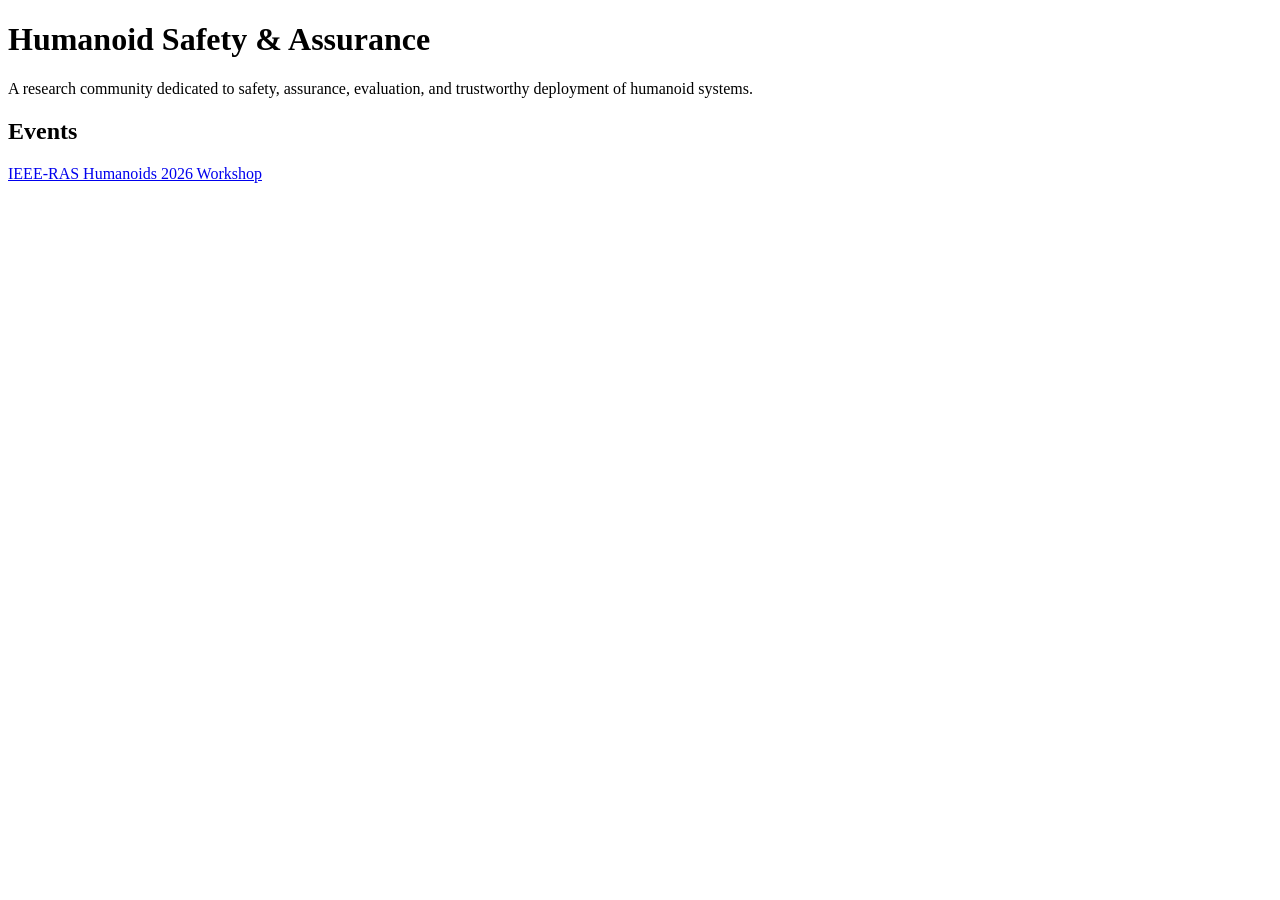
==== index.html @ be1a9af0 "Add initial index.html for Humanoid Safety project" ====
<!DOCTYPE html>
<html lang="en">
<head>
  <meta charset="UTF-8">
  <meta name="viewport" content="width=device-width, initial-scale=1.0">
  <title>Humanoid Safety & Assurance</title>
</head>

<body>
  <h1>Humanoid Safety & Assurance</h1>

  <p>
    A research community dedicated to safety, assurance,
    evaluation, and trustworthy deployment of humanoid systems.
  </p>

  <h2>Events</h2>

  <p>
    <a href="/humanoids2026/">
      IEEE-RAS Humanoids 2026 Workshop
    </a>
  </p>
</body>
</html>
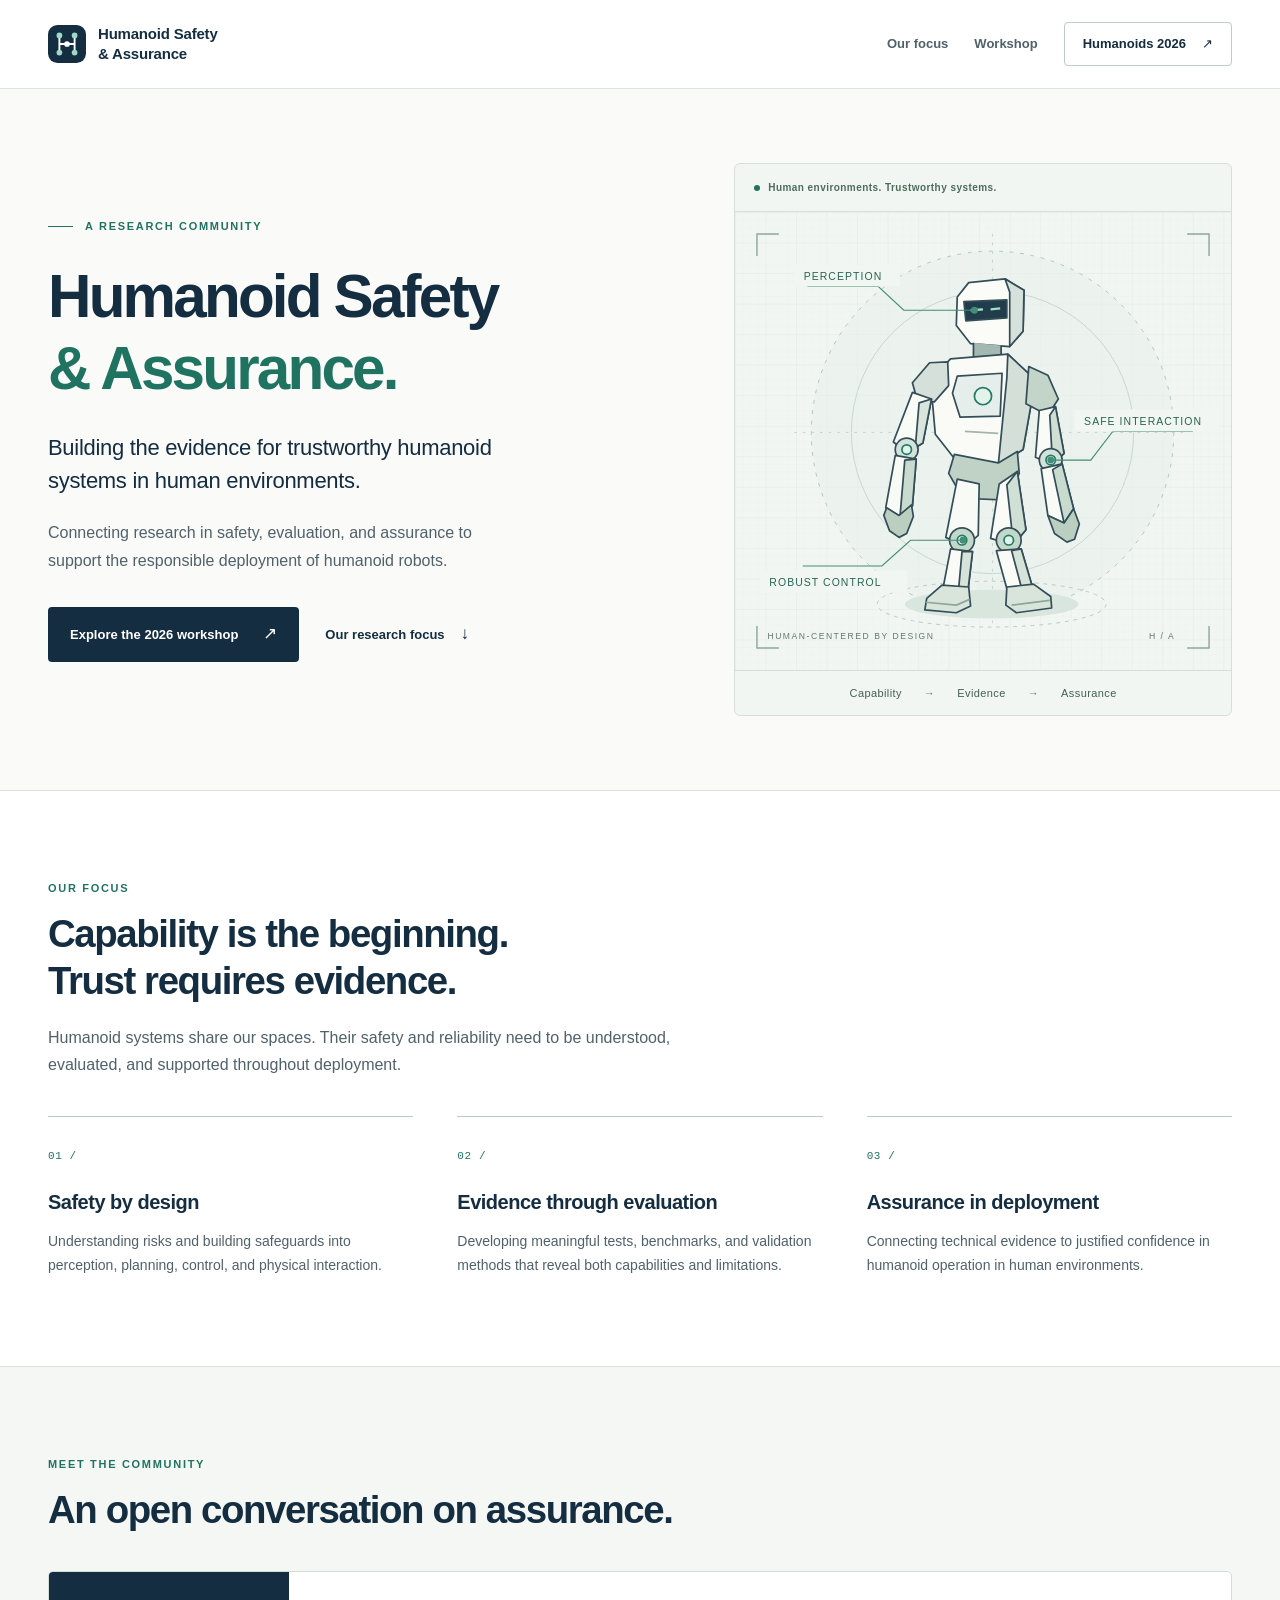
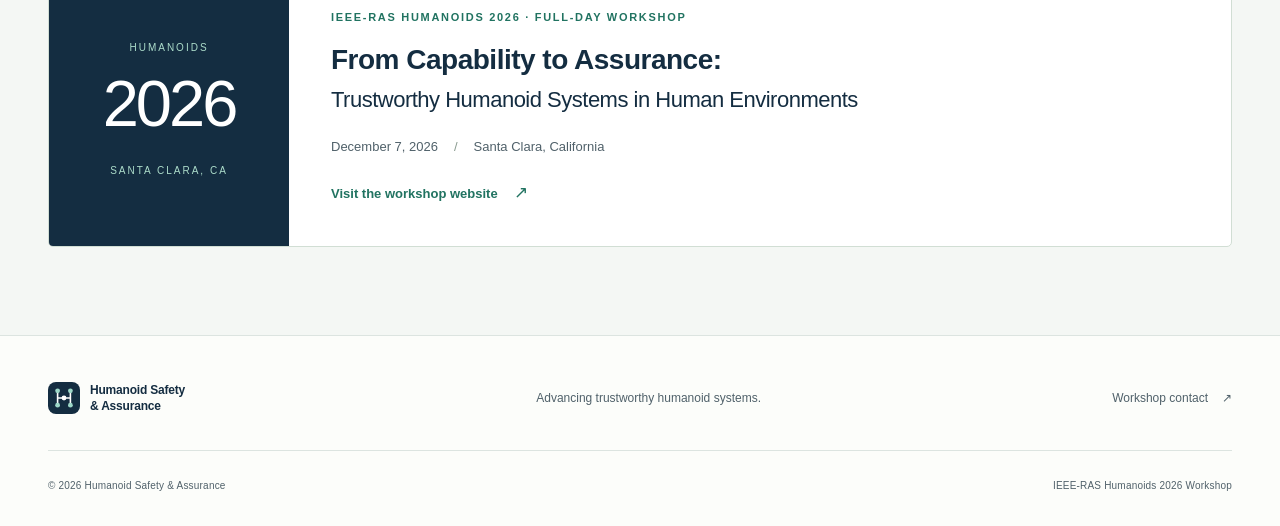
==== commit 4144475b: "Build Humanoids 2026 workshop and community website" ====
--- a/index.html
+++ b/index.html
@@ -3,23 +3,109 @@
 <head>
   <meta charset="UTF-8">
   <meta name="viewport" content="width=device-width, initial-scale=1.0">
-  <title>Humanoid Safety & Assurance</title>
+  <meta name="description" content="A research community dedicated to the safety, assurance, evaluation, and trustworthy deployment of humanoid systems. Explore our IEEE-RAS Humanoids 2026 workshop.">
+  <meta name="theme-color" content="#142d41">
+  <meta property="og:title" content="Humanoid Safety &amp; Assurance">
+  <meta property="og:description" content="Building the evidence for trustworthy humanoid systems in human environments.">
+  <meta property="og:type" content="website">
+  <title>Humanoid Safety &amp; Assurance</title>
+  <link rel="icon" href="assets/images/mark.svg" type="image/svg+xml">
+  <link rel="stylesheet" href="assets/css/site.css">
+  <script src="assets/js/site.js" defer></script>
 </head>
+<body>
+  <a class="skip-link" href="#main">Skip to content</a>
+  <header class="site-header">
+    <div class="container header-inner">
+      <a class="brand" href="./" aria-label="Humanoid Safety and Assurance home">
+        <img src="assets/images/mark.svg" width="38" height="38" alt="">
+        <span>Humanoid Safety<span class="brand-second-line">&amp; Assurance</span></span>
+      </a>
+      <button class="menu-toggle" type="button" aria-expanded="false" aria-controls="primary-navigation" aria-label="Open navigation">
+        <span>Menu</span><span class="menu-icon" aria-hidden="true"></span>
+      </button>
+      <nav class="site-nav" id="primary-navigation" aria-label="Main navigation">
+        <a href="#focus">Our focus</a>
+        <a href="#workshop">Workshop</a>
+        <a class="nav-action" href="humanoids2026/">Humanoids 2026 <span aria-hidden="true">↗</span></a>
+      </nav>
+    </div>
+  </header>
 
-<body>
-  <h1>Humanoid Safety & Assurance</h1>
+  <main id="main">
+    <section class="hero home-hero" aria-labelledby="home-title">
+      <div class="container hero-grid">
+        <div class="hero-copy">
+          <p class="eyebrow"><span class="eyebrow-line" aria-hidden="true"></span> A research community</p>
+          <h1 id="home-title">Humanoid Safety<br><span class="text-teal">&amp; Assurance.</span></h1>
+          <p class="hero-intro">Building the evidence for trustworthy humanoid systems in human environments.</p>
+          <p class="hero-description">Connecting research in safety, evaluation, and assurance to support the responsible deployment of humanoid robots.</p>
+          <div class="hero-actions">
+            <a class="button button-primary" href="humanoids2026/">Explore the 2026 workshop <span aria-hidden="true">↗</span></a>
+            <a class="text-link" href="#focus">Our research focus <span aria-hidden="true">↓</span></a>
+          </div>
+        </div>
+        <figure class="hero-figure">
+          <div class="figure-heading"><span class="status-dot" aria-hidden="true"></span> Human environments. Trustworthy systems.</div>
+          <img src="assets/images/assurance-figure.svg" width="520" height="480" alt="A humanoid robot within an assurance boundary, with callouts for perception, safe interaction, and robust control.">
+          <figcaption><span>Capability</span><span aria-hidden="true">→</span><span>Evidence</span><span aria-hidden="true">→</span><span>Assurance</span></figcaption>
+        </figure>
+      </div>
+    </section>
 
-  <p>
-    A research community dedicated to safety, assurance,
-    evaluation, and trustworthy deployment of humanoid systems.
-  </p>
+    <section class="section" id="focus" aria-labelledby="focus-title">
+      <div class="container">
+        <div class="section-heading">
+          <p class="eyebrow">Our focus</p>
+          <h2 id="focus-title">Capability is the beginning.<br>Trust requires evidence.</h2>
+          <p class="section-intro">Humanoid systems share our spaces. Their safety and reliability need to be understood, evaluated, and supported throughout deployment.</p>
+        </div>
+        <div class="focus-grid">
+          <article class="focus-item">
+            <span class="item-number">01 /</span>
+            <h3>Safety by design</h3>
+            <p>Understanding risks and building safeguards into perception, planning, control, and physical interaction.</p>
+          </article>
+          <article class="focus-item">
+            <span class="item-number">02 /</span>
+            <h3>Evidence through evaluation</h3>
+            <p>Developing meaningful tests, benchmarks, and validation methods that reveal both capabilities and limitations.</p>
+          </article>
+          <article class="focus-item">
+            <span class="item-number">03 /</span>
+            <h3>Assurance in deployment</h3>
+            <p>Connecting technical evidence to justified confidence in humanoid operation in human environments.</p>
+          </article>
+        </div>
+      </div>
+    </section>
 
-  <h2>Events</h2>
+    <section class="section section-tinted" id="workshop" aria-labelledby="event-title">
+      <div class="container">
+        <div class="section-heading compact-heading">
+          <p class="eyebrow">Meet the community</p>
+          <h2 id="event-title">An open conversation on assurance.</h2>
+        </div>
+        <article class="event-card">
+          <div class="event-year" aria-hidden="true"><span>HUMANOIDS</span><strong>2026</strong><span>SANTA CLARA, CA</span></div>
+          <div class="event-copy">
+            <p class="eyebrow">IEEE-RAS Humanoids 2026 · Full-day workshop</p>
+            <h3><a href="humanoids2026/">From Capability to Assurance:<br><span>Trustworthy Humanoid Systems in Human Environments</span></a></h3>
+            <p class="event-details"><time datetime="2026-12-07">December 7, 2026</time><span aria-hidden="true">/</span>Santa Clara, California</p>
+            <a class="text-link" href="humanoids2026/">Visit the workshop website <span aria-hidden="true">↗</span></a>
+          </div>
+        </article>
+      </div>
+    </section>
+  </main>
 
-  <p>
-    <a href="/humanoids2026/">
-      IEEE-RAS Humanoids 2026 Workshop
-    </a>
-  </p>
+  <footer class="site-footer">
+    <div class="container footer-main">
+      <a class="brand" href="./"><img src="assets/images/mark.svg" width="32" height="32" alt=""><span>Humanoid Safety<span class="brand-second-line">&amp; Assurance</span></span></a>
+      <p>Advancing trustworthy humanoid systems.</p>
+      <a href="humanoids2026/#contact">Workshop contact <span aria-hidden="true">↗</span></a>
+    </div>
+    <div class="container footer-bottom"><span>© 2026 Humanoid Safety &amp; Assurance</span><a href="humanoids2026/">IEEE-RAS Humanoids 2026 Workshop</a></div>
+  </footer>
 </body>
 </html>
--- a/assets/css/site.css
+++ b/assets/css/site.css
@@ -0,0 +1,353 @@
+:root {
+  color-scheme: light;
+  --ink: #142d41;
+  --body: #50616a;
+  --teal: #217361;
+  --teal-dark: #155748;
+  --mint: #acdcca;
+  --paper: #ffffff;
+  --wash: #f4f7f4;
+  --line: #dce4e0;
+  --font: -apple-system, BlinkMacSystemFont, "Segoe UI", Helvetica, Arial, sans-serif;
+}
+
+* { box-sizing: border-box; }
+html { scroll-behavior: smooth; scroll-padding-top: 110px; }
+body { margin: 0; color: var(--body); background: var(--paper); font-family: var(--font); font-size: 16px; line-height: 1.7; -webkit-font-smoothing: antialiased; }
+body, button { font-family: var(--font); }
+::selection { background: #c9e7dc; color: var(--ink); }
+a { color: inherit; text-decoration-thickness: 1px; text-underline-offset: 5px; }
+a:hover { color: var(--teal); }
+a, button { -webkit-tap-highlight-color: transparent; }
+:focus-visible { outline: 3px solid var(--teal); outline-offset: 5px; }
+button { font-size: inherit; }
+img, svg { display: block; max-width: 100%; }
+img { height: auto; }
+figure, dl, dd { margin: 0; }
+h1, h2, h3, p { margin: 0; }
+h1, h2, h3 { color: var(--ink); font-weight: 600; line-height: 1.2; }
+h1 { font-size: clamp(44px, 4.7vw, 64px); letter-spacing: -2.8px; }
+h2 { font-size: clamp(30px, 3vw, 40px); letter-spacing: -1.4px; }
+h3 { font-size: 21px; letter-spacing: -.5px; line-height: 1.35; }
+p + p { margin-top: 18px; }
+.container { width: min(1200px, calc(100% - 96px)); margin-inline: auto; }
+.text-teal { color: var(--teal); }
+.skip-link { position: fixed; z-index: 100; top: 12px; left: 16px; padding: 10px 20px; transform: translateY(-160%); color: white; background: var(--ink); border-radius: 4px; }
+.skip-link:focus { transform: translateY(0); color: white; }
+
+/* Shared identity and progressively enhanced navigation. */
+.site-header { position: sticky; top: 0; z-index: 20; background: #fffffff5; border-bottom: 1px solid var(--line); backdrop-filter: blur(12px); }
+.header-inner { min-height: 88px; display: flex; align-items: center; justify-content: space-between; gap: 36px; }
+.brand { display: inline-flex; align-items: center; flex-shrink: 0; gap: 12px; color: var(--ink); font-size: 15px; font-weight: 650; letter-spacing: -.2px; line-height: 1.35; text-decoration: none; }
+.brand-second-line { display: block; }
+.brand img { flex-shrink: 0; }
+.site-nav { display: flex; align-items: center; gap: 26px; }
+.site-nav a { display: inline-flex; align-items: center; gap: 16px; min-height: 44px; font-size: 13px; font-weight: 550; text-decoration: none; white-space: nowrap; }
+.site-nav a[aria-current="location"] { color: var(--teal); text-decoration: underline; text-underline-offset: 7px; }
+.site-nav .nav-action { padding: 0 18px; border: 1px solid #bccdc4; border-radius: 4px; color: var(--ink); }
+.site-nav .nav-action:hover { border-color: var(--teal); background: var(--wash); color: var(--teal); }
+.menu-toggle { display: none; }
+
+/* Hero, illustration, and workshop facts. */
+.hero { background: #fafbf8; border-bottom: 1px solid var(--line); }
+.hero-grid { display: grid; grid-template-columns: minmax(0, 1.25fr) minmax(0, 1fr); align-items: center; gap: 64px; padding-block: 64px; }
+.workshop-hero .hero-grid { grid-template-areas: "copy figure" "meta meta"; padding-bottom: 0; }
+.workshop-hero .hero-copy { grid-area: copy; }
+.workshop-hero .hero-figure { grid-area: figure; }
+.workshop-hero .event-meta { grid-area: meta; }
+.eyebrow { display: flex; align-items: center; gap: 12px; color: var(--teal); font-size: 11px; font-weight: 650; letter-spacing: 1.7px; line-height: 1.65; text-transform: uppercase; }
+.eyebrow-line { height: 1px; width: 25px; background: var(--teal); flex-shrink: 0; }
+.workshop-type { margin: 14px 0 22px; color: var(--body); font-size: 13px; }
+.hero-subtitle { display: block; margin-top: 20px; font-size: clamp(24px, 2.25vw, 30px); font-weight: 450; letter-spacing: -.85px; line-height: 1.35; }
+.hero-description { max-width: 480px; margin-top: 22px; font-size: 16px; line-height: 1.75; }
+.hero-intro { margin-top: 26px; max-width: 490px; font-size: 22px; line-height: 1.5; color: var(--ink); letter-spacing: -.3px; }
+.hero-actions { margin-top: 32px; display: flex; align-items: center; gap: 26px; flex-wrap: wrap; }
+.button { display: inline-flex; min-height: 49px; align-items: center; justify-content: center; gap: 25px; padding: 12px 21px; border: 1px solid transparent; border-radius: 4px; font-size: 13px; font-weight: 600; text-decoration: none; transition: background .18s; }
+.button-primary { color: white; background: var(--ink); }
+.button-primary:hover { color: white; background: var(--teal-dark); }
+.button span, .text-link span { font-size: 17px; font-weight: 400; }
+.text-link { display: inline-flex; min-height: 44px; align-items: center; gap: 16px; font-size: 13px; color: var(--ink); font-weight: 600; text-decoration: none; }
+.text-link:hover { color: var(--teal); text-decoration: underline; }
+.hero-figure { align-self: center; width: 100%; border: 1px solid #d4e0d7; border-radius: 6px; overflow: hidden; background: #f2f6f2; }
+.figure-heading { display: flex; align-items: center; gap: 8px; padding: 15px 19px; border-bottom: 1px solid #d4e0d7; color: #4c6c5c; font-size: 10px; font-weight: 550; letter-spacing: .45px; }
+.status-dot { width: 6px; height: 6px; border-radius: 50%; background: var(--teal); flex-shrink: 0; }
+.hero-figure img { width: 100%; }
+.hero-figure figcaption { display: flex; align-items: center; justify-content: center; gap: 22px; border-top: 1px solid #d4e0d7; padding: 13px 15px; color: #446052; font-size: 11px; letter-spacing: .4px; }
+.hero-figure figcaption [aria-hidden] { color: #638575; }
+.event-meta { display: grid; grid-template-columns: repeat(3, 1fr); padding-block: 25px 28px; border-top: 1px solid var(--line); }
+.event-meta > div { padding-inline: 32px; border-left: 1px solid var(--line); }
+.event-meta > div:first-child { padding-left: 0; border-left: 0; }
+.event-meta dt { display: flex; align-items: center; gap: 9px; color: var(--body); font-size: 10px; font-weight: 550; letter-spacing: 1.5px; text-transform: uppercase; }
+.event-meta svg { width: 17px; height: 17px; fill: none; stroke: var(--teal); stroke-width: 1.5; stroke-linecap: round; stroke-linejoin: round; }
+.event-meta dd { margin-top: 5px; color: var(--ink); font-size: 17px; font-weight: 550; }
+.home-hero .hero-grid { padding-block: 74px; }
+.home-hero h1 { margin-top: 26px; }
+
+/* Sections use a consistent academic editorial rhythm. */
+.section { padding-block: 88px; }
+.section-tinted { background: var(--wash); border-block: 1px solid var(--line); }
+.section-heading { margin-bottom: 38px; }
+.section-heading .eyebrow, .editorial-grid > div > .eyebrow { margin-bottom: 14px; }
+.section-intro { max-width: 660px; margin-top: 20px; font-size: 16px; }
+.section-index { color: #5f7065; font-size: 10px; letter-spacing: 0; border-right: 1px solid #bdcec4; padding-right: 12px; }
+.editorial-grid { display: grid; grid-template-columns: minmax(0, .7fr) minmax(0, 1.3fr); gap: 76px; }
+.section-label { align-self: start; margin-top: 7px; }
+.editorial-copy h2 { margin-bottom: 25px; }
+.editorial-copy p { max-width: 720px; }
+.question-panel { margin-top: 50px; padding: 36px 42px 25px; border-radius: 5px; background: var(--ink); color: #dae7e6; }
+.question-label { display: flex; align-items: center; gap: 12px; }
+.question-label .eyebrow { color: var(--mint); font-size: 10px; }
+.question-symbol { display: grid; place-items: center; width: 23px; height: 23px; border: 1px solid #607c85; border-radius: 50%; font-family: Georgia, serif; font-size: 15px; color: var(--mint); }
+.question-panel h3 { max-width: 980px; margin-top: 20px; color: white; font-family: Georgia, "Times New Roman", serif; font-weight: 400; font-size: clamp(25px, 2.5vw, 33px); letter-spacing: -.3px; line-height: 1.45; }
+.question-footer { margin-top: 27px; border-top: 1px solid #3b5261; padding-top: 19px; display: flex; flex-wrap: wrap; gap: 34px; color: #b5cbc9; font-size: 11px; letter-spacing: .5px; }
+.heading-with-aside { display: flex; align-items: end; justify-content: space-between; gap: 40px; }
+.heading-with-aside .section-intro { max-width: 330px; margin-top: 0; font-size: 14px; }
+.topics-grid { display: grid; grid-template-columns: repeat(2, minmax(0, 1fr)); column-gap: 64px; }
+.topic-item { display: flex; align-items: flex-start; gap: 22px; padding-block: 29px; border-top: 1px solid #cedcd2; }
+.item-number { color: var(--teal); font-family: ui-monospace, "SFMono-Regular", Consolas, monospace; font-size: 11px; letter-spacing: .6px; }
+.topic-item .item-number { padding-top: 5px; }
+.topic-item h3 { font-size: 18px; }
+.topic-item p { max-width: 440px; margin-top: 10px; font-size: 14px; }
+.participation-grid { display: grid; grid-template-columns: minmax(0, 1.4fr) minmax(0, 1fr); align-items: start; gap: 80px; }
+.lead { margin-bottom: 20px; color: var(--ink); font-size: 19px; line-height: 1.65; letter-spacing: -.2px; }
+.notice { display: flex; align-items: baseline; gap: 12px; margin-top: 28px; padding: 18px 20px; border-left: 2px solid #a48d52; background: #f8f6f0; color: #645b40; }
+.notice-dot { flex-shrink: 0; height: 6px; width: 6px; background: #8d793e; border-radius: 50%; }
+.notice strong { color: #655739; font-size: 13px; font-weight: 600; }
+.notice p { margin-top: 4px; font-size: 13px; line-height: 1.65; }
+.submission-info { padding-top: 32px; }
+.submission-info h3 { font-size: 20px; margin-bottom: 15px; }
+.details-list > div { display: flex; align-items: baseline; justify-content: space-between; gap: 22px; padding-block: 13px; border-bottom: 1px solid var(--line); font-size: 13px; }
+.details-list dt { color: var(--ink); font-weight: 500; }
+.pending-text { font-size: 12px; color: #69736c; }
+.dates-panel { border: 1px solid var(--line); border-radius: 5px; padding: 29px 30px 22px; background: #fafbf9; }
+.panel-heading { display: flex; align-items: center; gap: 12px; }
+.panel-heading svg { width: 21px; height: 21px; fill: none; stroke: var(--teal); stroke-width: 1.5; stroke-linecap: round; }
+.panel-intro { margin-top: 9px; margin-bottom: 21px; font-size: 13px; }
+.dates-list > div { padding-block: 18px; border-top: 1px solid var(--line); }
+.dates-list dt { font-size: 13px; color: var(--ink); font-weight: 550; }
+.dates-list dd { font-size: 13px; margin-top: 4px; color: #6b766f; }
+.dates-list .confirmed-date { margin-top: 3px; }
+.dates-list .confirmed-date dt { color: var(--teal); }
+.confirmed-date time { color: var(--ink); font-size: 22px; letter-spacing: -.7px; font-weight: 550; }
+.confirmed-date dd span { display: block; margin-top: 3px; }
+.panel-note { border-top: 1px solid var(--line); padding-top: 16px; font-size: 11px; line-height: 1.65; }
+.status-label { display: inline-block; width: fit-content; flex-shrink: 0; padding: 4px 11px; border: 1px solid #d1dbd3; border-radius: 4px; color: #627167; background: #f3f6f2; font-size: 11px; letter-spacing: .2px; }
+.announcement-panel { display: flex; align-items: center; gap: 28px; padding: 35px; border: 1px dashed #b8c9be; border-radius: 5px; background: #fbfcf9; }
+.announcement-icon { display: grid; place-items: center; flex-shrink: 0; width: 72px; height: 72px; background: #eaf0e8; border-radius: 50%; }
+.announcement-icon svg { width: 34px; height: 34px; fill: none; stroke: #537966; stroke-width: 1.5; stroke-linecap: round; }
+.announcement-panel h3 { font-size: 19px; }
+.announcement-panel p { max-width: 665px; margin-top: 8px; font-size: 14px; }
+.organizer-placeholder { padding-left: 32px; border-left: 2px solid var(--line); }
+.organizer-placeholder h3 { margin-top: 20px; font-size: 20px; }
+.organizer-placeholder p { max-width: 570px; margin-top: 10px; font-size: 15px; }
+.contact-section { padding-block: 64px; background: var(--ink); color: #c0d0d4; }
+.contact-grid { display: grid; grid-template-columns: minmax(0, 1.6fr) minmax(0, 1fr); align-items: center; gap: 90px; }
+.contact-section .eyebrow { color: var(--mint); margin-bottom: 18px; }
+.contact-section .section-index { color: #a9c4bc; border-color: #577067; }
+.contact-section h2 { color: white; font-size: 32px; }
+.contact-section p:not(.eyebrow) { margin-top: 18px; max-width: 600px; font-size: 14px; }
+.contact-card { border-left: 1px solid #4a6472; padding: 12px 0 12px 36px; }
+.contact-label { display: block; font-size: 11px; text-transform: uppercase; letter-spacing: 1.5px; color: var(--mint); }
+.contact-card strong { display: block; margin-top: 8px; font-size: 23px; font-weight: 450; color: white; }
+.contact-card p:not(.eyebrow) { margin-top: 6px; font-size: 12px; }
+
+/* Organization homepage. */
+.focus-grid { display: grid; grid-template-columns: repeat(3, minmax(0, 1fr)); gap: 44px; }
+.focus-item { border-top: 1px solid #bacdc1; padding-top: 23px; }
+.focus-item h3 { margin-top: 22px; font-size: 20px; }
+.focus-item p { margin-top: 14px; font-size: 14px; }
+.event-card { display: grid; grid-template-columns: 240px 1fr; border: 1px solid #d1ded4; border-radius: 5px; overflow: hidden; background: white; }
+.event-year { display: flex; flex-direction: column; align-items: center; justify-content: center; padding: 32px 20px; background: var(--ink); color: var(--mint); }
+.event-year span { font-size: 10px; letter-spacing: 2px; }
+.event-year strong { margin-block: 2px 13px; color: white; font-size: 65px; letter-spacing: -3px; font-weight: 400; line-height: 1.4; }
+.event-copy { padding: 36px 42px 30px; }
+.event-copy h3 { margin-top: 15px; font-size: 28px; }
+.event-copy h3 a { text-decoration: none; }
+.event-copy h3 span { font-weight: 450; font-size: 22px; }
+.event-details { display: flex; gap: 16px; flex-wrap: wrap; font-size: 13px; margin-top: 19px; }
+.event-details > span { color: #8a9b90; }
+.event-copy > .text-link { margin-top: 14px; color: var(--teal); }
+
+/* Footer and responsive layouts. */
+.site-footer { background: #fcfdfa; }
+.footer-main { display: flex; align-items: center; justify-content: space-between; gap: 32px; padding-block: 40px 30px; }
+.footer-main .brand { font-size: 12px; gap: 10px; }
+.footer-main p { font-size: 12px; }
+.footer-main > a:not(.brand) { font-size: 12px; text-decoration: none; min-height: 44px; display: inline-flex; align-items: center; gap: 14px; }
+.footer-bottom { display: flex; align-items: center; justify-content: space-between; gap: 24px; padding-block: 19px 24px; border-top: 1px solid var(--line); font-size: 10px; letter-spacing: .2px; }
+.footer-bottom a { text-decoration: none; display: inline-flex; align-items: center; gap: 10px; min-height: 32px; }
+.footer-main a:hover, .footer-bottom a:hover { color: var(--teal); text-decoration: underline; }
+
+@media (min-width: 1440px) {
+  .hero-grid { gap: 80px; padding-block: 76px; }
+}
+
+@media (max-width: 1100px) {
+  .container { width: calc(100% - 64px); }
+  .site-nav { gap: 18px; }
+  .header-inner { gap: 20px; }
+  .brand { font-size: 13px; gap: 10px; }
+  .hero-grid { gap: 38px; }
+  .hero-actions { gap: 16px; }
+  .desktop-break { display: none; }
+  .participation-grid { gap: 42px; }
+  .editorial-grid { gap: 48px; }
+  .heading-with-aside { align-items: start; }
+  .heading-with-aside .section-intro { max-width: 280px; }
+  .topics-grid { column-gap: 40px; }
+  .contact-grid { gap: 50px; }
+}
+
+@media (max-width: 960px) {
+  .site-header { position: static; }
+  .site-header[data-nav-ready="true"] { position: sticky; }
+  .header-inner { min-height: 76px; flex-wrap: wrap; gap: 0; padding-block: 16px; }
+  .brand { font-size: 14px; }
+  .site-nav { width: 100%; gap: 6px 24px; flex-wrap: wrap; padding-top: 18px; }
+  .site-header[data-nav-ready="true"] .menu-toggle { display: flex; align-items: center; justify-content: center; gap: 12px; min-height: 44px; padding: 8px 12px; border: 1px solid var(--line); border-radius: 4px; color: var(--ink); background: transparent; cursor: pointer; font-size: 12px; }
+  .menu-icon { width: 17px; height: 12px; border-block: 1.5px solid currentColor; position: relative; }
+  .menu-icon::after { content: ""; position: absolute; inset: 4px 0 auto; border-top: 1.5px solid currentColor; }
+  .menu-toggle[aria-expanded="true"] .menu-icon { border: 0; }
+  .menu-toggle[aria-expanded="true"] .menu-icon::before, .menu-toggle[aria-expanded="true"] .menu-icon::after { content: ""; position: absolute; top: 5px; left: 0; width: 17px; border-top: 1.5px solid currentColor; transform: rotate(45deg); }
+  .menu-toggle[aria-expanded="true"] .menu-icon::after { transform: rotate(-45deg); }
+  .site-header[data-nav-ready="true"] .site-nav { display: none; }
+  .site-header[data-menu-open="true"] .site-nav { display: flex; flex-direction: column; align-items: stretch; gap: 1px; padding-top: 16px; max-height: calc(100dvh - 110px); overflow-y: auto; }
+  .site-nav a { padding: 7px 12px; font-size: 14px; }
+  .site-nav .nav-action { margin-top: 5px; justify-content: space-between; }
+  .hero-grid { grid-template-columns: minmax(0, 1.2fr) minmax(0, 1fr); gap: 28px; }
+  h1 { font-size: 43px; letter-spacing: -1.8px; }
+  .hero-subtitle { font-size: 24px; }
+  .hero-description { font-size: 14px; }
+  .figure-heading { font-size: 9px; padding-inline: 12px; letter-spacing: 0; }
+  .hero-figure figcaption { gap: 13px; font-size: 10px; }
+  .hero-actions { gap: 8px 20px; }
+  .hero-intro { font-size: 20px; }
+  .event-meta dd { font-size: 15px; }
+  .section { padding-block: 68px; }
+  .editorial-grid { grid-template-columns: minmax(0, .7fr) minmax(0, 1.3fr); gap: 35px; }
+  .editorial-grid .eyebrow { font-size: 10px; letter-spacing: 1px; }
+  .question-panel { padding: 30px 32px 23px; }
+  .heading-with-aside { flex-direction: column; gap: 20px; }
+  .heading-with-aside .section-intro { max-width: 540px; }
+  .participation-grid { grid-template-columns: minmax(0, 1.2fr) minmax(0, 1fr); gap: 28px; }
+  .dates-panel { padding: 24px; }
+  .details-list > div { flex-direction: column; gap: 2px; }
+  .contact-grid { gap: 36px; }
+  .contact-section h2 { font-size: 29px; }
+  .contact-card { padding-left: 25px; }
+  .focus-grid { gap: 26px; }
+  .event-card { grid-template-columns: 190px 1fr; }
+  .event-copy { padding: 30px; }
+  .event-copy h3 { font-size: 25px; }
+  .event-copy h3 span { font-size: 20px; }
+  .footer-main { flex-wrap: wrap; gap: 16px 30px; }
+  .footer-main p { flex: 1; text-align: center; }
+}
+
+@media (max-width: 700px) {
+  .container { width: calc(100% - 40px); }
+  .header-inner { min-height: 72px; padding-block: 12px; }
+  .brand { font-size: 13px; }
+  .brand img { width: 34px; height: 34px; }
+  .hero-grid, .home-hero .hero-grid { grid-template-columns: minmax(0, 1fr); gap: 35px; padding-block: 40px; }
+  .workshop-hero .hero-grid { grid-template-areas: "copy" "meta" "figure"; gap: 28px; padding-bottom: 40px; }
+  h1 { font-size: clamp(37px, 8vw, 54px); letter-spacing: -1.8px; }
+  h2 { font-size: 31px; letter-spacing: -1px; }
+  .eyebrow { font-size: 10px; letter-spacing: 1.4px; }
+  .workshop-type { margin: 10px 0 19px; font-size: 12px; }
+  .hero-subtitle { margin-top: 18px; font-size: 25px; line-height: 1.35; }
+  .hero-description { font-size: 15px; max-width: 490px; margin-top: 19px; }
+  .hero-actions { gap: 12px 22px; margin-top: 26px; }
+  .button { font-size: 12px; gap: 17px; padding-inline: 17px; }
+  .text-link { font-size: 12px; gap: 10px; }
+  .hero-figure { max-width: 430px; justify-self: center; }
+  .figure-heading { font-size: 10px; padding: 13px 16px; }
+  .hero-figure figcaption { font-size: 11px; gap: 23px; }
+  .event-meta { grid-template-columns: 1fr; padding-block: 5px 10px; }
+  .event-meta > div, .event-meta > div:first-child { display: grid; grid-template-columns: 110px 1fr; align-items: center; gap: 12px; border-left: 0; padding: 16px 0; }
+  .event-meta > div + div { border-top: 1px solid var(--line); }
+  .event-meta dd { margin: 0; font-size: 14px; }
+  .section { padding-block: 54px; }
+  .section-heading { margin-bottom: 29px; }
+  .section-intro { font-size: 15px; }
+  .editorial-grid { grid-template-columns: minmax(0, 1fr); gap: 25px; }
+  .editorial-copy h2 { margin-bottom: 20px; }
+  .editorial-copy p { font-size: 15px; }
+  .question-panel { margin-top: 32px; padding: 25px 24px 22px; }
+  .question-label { gap: 9px; }
+  .question-label .eyebrow { font-size: 9px; letter-spacing: 1.15px; }
+  .question-symbol { width: 22px; flex-shrink: 0; }
+  .question-panel h3 { font-size: 25px; line-height: 1.42; margin-top: 20px; }
+  .question-footer { gap: 8px 18px; font-size: 10px; }
+  .topics-grid { grid-template-columns: minmax(0, 1fr); }
+  .topic-item { gap: 18px; padding-block: 25px; }
+  .topic-item h3 { font-size: 18px; }
+  .topic-item p { margin-top: 8px; }
+  .participation-grid { grid-template-columns: minmax(0, 1fr); gap: 35px; }
+  .lead { font-size: 18px; }
+  .participation-copy > p:not(.lead) { font-size: 15px; }
+  .details-list > div { flex-direction: row; gap: 20px; }
+  .details-list dd { text-align: right; }
+  .dates-panel { padding: 26px; }
+  .dates-list > div { padding-block: 16px; }
+  .announcement-panel { align-items: flex-start; flex-direction: column; padding: 26px; gap: 22px; }
+  .announcement-icon { width: 57px; height: 57px; }
+  .announcement-icon svg { width: 28px; }
+  .organizer-placeholder { padding-left: 23px; }
+  .contact-section { padding-block: 46px; }
+  .contact-grid { grid-template-columns: minmax(0, 1fr); gap: 28px; }
+  .contact-section h2 { font-size: 30px; }
+  .contact-card { border-left: 0; border-top: 1px solid #4a6472; padding: 25px 0 0; }
+  .contact-card strong { font-size: 22px; }
+  .focus-grid { grid-template-columns: minmax(0, 1fr); gap: 28px; }
+  .focus-item { padding-top: 18px; }
+  .focus-item h3 { margin-top: 12px; }
+  .focus-item p { margin-top: 10px; }
+  .event-card { grid-template-columns: 1fr; }
+  .event-year { flex-direction: row; flex-wrap: wrap; gap: 18px; padding: 18px 25px; }
+  .event-year strong { font-size: 35px; letter-spacing: -1px; margin: 0; }
+  .event-year span { font-size: 9px; letter-spacing: 1px; }
+  .event-copy { padding: 27px 24px; }
+  .event-copy .eyebrow { font-size: 9px; }
+  .event-copy h3 { font-size: 24px; }
+  .event-copy h3 span { font-size: 20px; line-height: 1.5; }
+  .event-details { flex-direction: column; gap: 2px; }
+  .event-details > span { display: none; }
+  .footer-main { flex-direction: column; align-items: flex-start; padding-block: 32px 24px; gap: 18px; }
+  .footer-main p { text-align: left; font-size: 11px; }
+  .footer-main > a:not(.brand) { min-height: 32px; }
+  .footer-bottom { flex-direction: column; align-items: flex-start; gap: 7px; padding-block: 20px; }
+}
+
+@media (max-width: 360px) {
+  .container { width: calc(100% - 32px); }
+  h1 { font-size: 34px; }
+  .hero-subtitle { font-size: 23px; }
+  .hero-actions { gap: 10px; }
+  .details-list > div { flex-direction: column; gap: 2px; }
+  .figure-heading { font-size: 9px; padding-inline: 12px; }
+  .event-meta > div, .event-meta > div:first-child { grid-template-columns: 87px 1fr; gap: 8px; }
+  .event-meta dd { font-size: 13px; }
+  .question-panel { padding-inline: 20px; }
+}
+
+@media (prefers-reduced-motion: reduce) {
+  html { scroll-behavior: auto; }
+  *, *::before, *::after { transition: none !important; }
+}
+
+@media print {
+  html { scroll-behavior: auto; }
+  body { font-size: 11pt; color: #222; }
+  .container { width: 100%; }
+  .site-header { position: static; background: white; }
+  .site-nav, .menu-toggle, .hero-actions, .skip-link, .hero-figure, .footer-main > a:not(.brand) { display: none !important; }
+  .hero-grid, .home-hero .hero-grid { grid-template-columns: 1fr; padding-block: 24px; }
+  .workshop-hero .hero-grid { grid-template-areas: "copy" "meta"; gap: 24px; }
+  .section { padding-block: 28px; }
+  .question-panel, .contact-section { background: white; border: 1px solid #aaa; color: #222; }
+  .question-panel h3, .contact-section h2, .contact-card strong, .question-label .eyebrow, .contact-section .eyebrow, .contact-label, .question-footer { color: #222; }
+  .contact-section { padding: 24px; }
+  .topic-item, .dates-panel, .announcement-panel, .event-card { break-inside: avoid; }
+  .site-footer { margin-top: 24px; }
+}
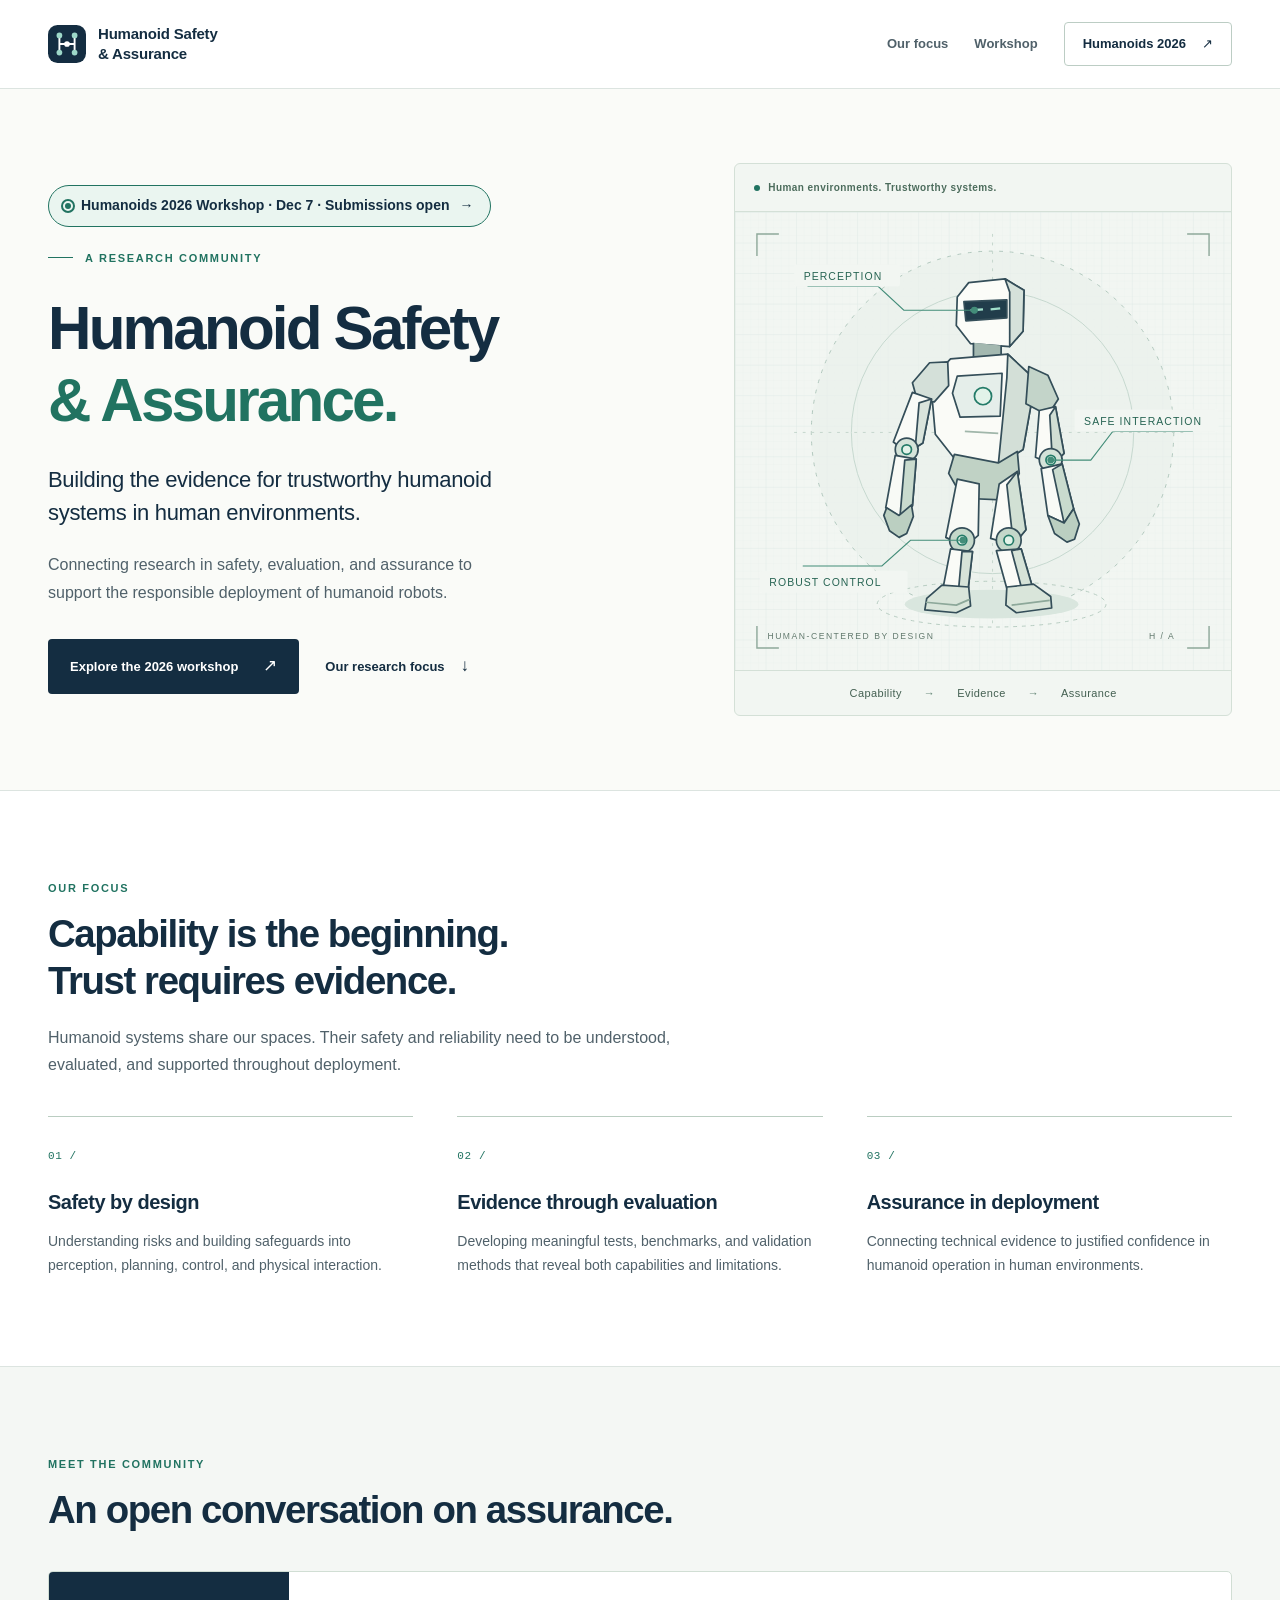
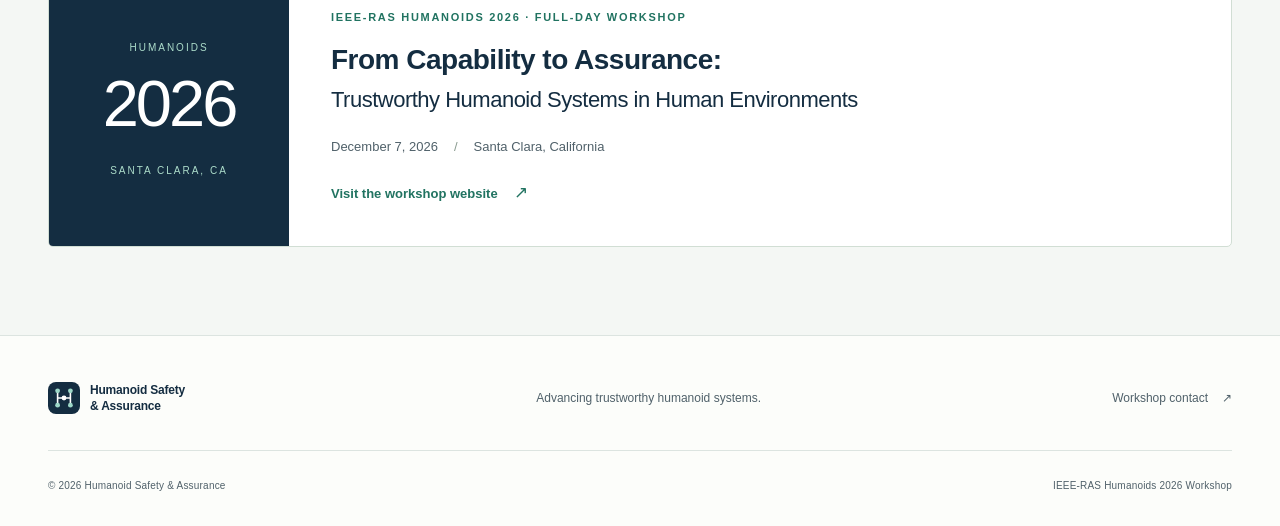
==== commit b58b2e9e: "added logo" ====
--- a/index.html
+++ b/index.html
@@ -10,7 +10,7 @@
   <meta property="og:type" content="website">
   <title>Humanoid Safety &amp; Assurance</title>
   <link rel="icon" href="assets/images/mark.svg" type="image/svg+xml">
-  <link rel="stylesheet" href="assets/css/site.css">
+  <link rel="stylesheet" href="assets/css/site.css?v=c9ef15d84b73">
   <script src="assets/js/site.js" defer></script>
 </head>
 <body>
@@ -36,6 +36,7 @@
     <section class="hero home-hero" aria-labelledby="home-title">
       <div class="container hero-grid">
         <div class="hero-copy">
+          <a class="announce-pill" href="humanoids2026/"><span class="status-dot" aria-hidden="true"></span> Humanoids 2026 Workshop · Dec 7 · Submissions open <span aria-hidden="true">→</span></a>
           <p class="eyebrow"><span class="eyebrow-line" aria-hidden="true"></span> A research community</p>
           <h1 id="home-title">Humanoid Safety<br><span class="text-teal">&amp; Assurance.</span></h1>
           <p class="hero-intro">Building the evidence for trustworthy humanoid systems in human environments.</p>
@@ -87,11 +88,24 @@
           <h2 id="event-title">An open conversation on assurance.</h2>
         </div>
         <article class="event-card">
-          <div class="event-year" aria-hidden="true"><span>HUMANOIDS</span><strong>2026</strong><span>SANTA CLARA, CA</span></div>
+          <div class="event-year" aria-hidden="true">
+            <span>HUMANOIDS</span>
+            <strong>2026</strong>
+            <span>SANTA CLARA, CA</span>
+          </div>
           <div class="event-copy">
             <p class="eyebrow">IEEE-RAS Humanoids 2026 · Full-day workshop</p>
-            <h3><a href="humanoids2026/">From Capability to Assurance:<br><span>Trustworthy Humanoid Systems in Human Environments</span></a></h3>
-            <p class="event-details"><time datetime="2026-12-07">December 7, 2026</time><span aria-hidden="true">/</span>Santa Clara, California</p>
+            <h3>
+              <a href="humanoids2026/">
+                From Capability to Assurance:<br>
+                <span>Trustworthy Humanoid Systems in Human Environments</span>
+              </a>
+            </h3>
+            <p class="event-details">
+              <time datetime="2026-12-07">December 7, 2026</time>
+              <span aria-hidden="true">/</span>
+              Santa Clara, California
+            </p>
             <a class="text-link" href="humanoids2026/">Visit the workshop website <span aria-hidden="true">↗</span></a>
           </div>
         </article>
@@ -101,11 +115,17 @@
 
   <footer class="site-footer">
     <div class="container footer-main">
-      <a class="brand" href="./"><img src="assets/images/mark.svg" width="32" height="32" alt=""><span>Humanoid Safety<span class="brand-second-line">&amp; Assurance</span></span></a>
+      <a class="brand" href="./">
+        <img src="assets/images/mark.svg" width="32" height="32" alt="">
+        <span>Humanoid Safety<span class="brand-second-line">&amp; Assurance</span></span>
+      </a>
       <p>Advancing trustworthy humanoid systems.</p>
       <a href="humanoids2026/#contact">Workshop contact <span aria-hidden="true">↗</span></a>
     </div>
-    <div class="container footer-bottom"><span>© 2026 Humanoid Safety &amp; Assurance</span><a href="humanoids2026/">IEEE-RAS Humanoids 2026 Workshop</a></div>
+    <div class="container footer-bottom">
+      <span>© 2026 Humanoid Safety &amp; Assurance</span>
+      <a href="humanoids2026/">IEEE-RAS Humanoids 2026 Workshop</a>
+    </div>
   </footer>
 </body>
 </html>
--- a/assets/css/site.css
+++ b/assets/css/site.css
@@ -51,13 +51,10 @@
 /* Hero, illustration, and workshop facts. */
 .hero { background: #fafbf8; border-bottom: 1px solid var(--line); }
 .hero-grid { display: grid; grid-template-columns: minmax(0, 1.25fr) minmax(0, 1fr); align-items: center; gap: 64px; padding-block: 64px; }
-.workshop-hero .hero-grid { grid-template-areas: "copy figure" "meta meta"; padding-bottom: 0; }
-.workshop-hero .hero-copy { grid-area: copy; }
-.workshop-hero .hero-figure { grid-area: figure; }
-.workshop-hero .event-meta { grid-area: meta; }
+.workshop-hero .hero-grid { padding-block: 52px; }
 .eyebrow { display: flex; align-items: center; gap: 12px; color: var(--teal); font-size: 11px; font-weight: 650; letter-spacing: 1.7px; line-height: 1.65; text-transform: uppercase; }
 .eyebrow-line { height: 1px; width: 25px; background: var(--teal); flex-shrink: 0; }
-.workshop-type { margin: 14px 0 22px; color: var(--body); font-size: 13px; }
+.workshop-type { display: inline-block; margin: 14px 0 22px; padding: 6px 16px; border-radius: 4px; background: var(--teal); color: white; font-size: 17px; font-weight: 650; letter-spacing: .4px; }
 .hero-subtitle { display: block; margin-top: 20px; font-size: clamp(24px, 2.25vw, 30px); font-weight: 450; letter-spacing: -.85px; line-height: 1.35; }
 .hero-description { max-width: 480px; margin-top: 22px; font-size: 16px; line-height: 1.75; }
 .hero-intro { margin-top: 26px; max-width: 490px; font-size: 22px; line-height: 1.5; color: var(--ink); letter-spacing: -.3px; }
@@ -74,12 +71,15 @@
 .hero-figure img { width: 100%; }
 .hero-figure figcaption { display: flex; align-items: center; justify-content: center; gap: 22px; border-top: 1px solid #d4e0d7; padding: 13px 15px; color: #446052; font-size: 11px; letter-spacing: .4px; }
 .hero-figure figcaption [aria-hidden] { color: #638575; }
-.event-meta { display: grid; grid-template-columns: repeat(3, 1fr); padding-block: 25px 28px; border-top: 1px solid var(--line); }
-.event-meta > div { padding-inline: 32px; border-left: 1px solid var(--line); }
+.event-meta { display: grid; grid-template-columns: repeat(2, minmax(0, 1fr)); margin-top: 24px; padding-block: 16px; border-block: 1px solid var(--line); }
+.event-meta > div { padding-inline: 20px 0; border-left: 1px solid var(--line); }
 .event-meta > div:first-child { padding-left: 0; border-left: 0; }
-.event-meta dt { display: flex; align-items: center; gap: 9px; color: var(--body); font-size: 10px; font-weight: 550; letter-spacing: 1.5px; text-transform: uppercase; }
-.event-meta svg { width: 17px; height: 17px; fill: none; stroke: var(--teal); stroke-width: 1.5; stroke-linecap: round; stroke-linejoin: round; }
-.event-meta dd { margin-top: 5px; color: var(--ink); font-size: 17px; font-weight: 550; }
+.event-meta dt { color: var(--body); font-size: 12px; font-weight: 550; letter-spacing: 1px; text-transform: uppercase; }
+.event-meta dd { margin-top: 5px; color: var(--ink); font-size: 16px; font-weight: 550; }
+.cfp-status { margin-top: 20px; padding: 12px 16px; border-left: 2px solid var(--teal); background: #edf3ed; }
+.cfp-status p { color: var(--ink); font-size: 14px; line-height: 1.55; }
+.cfp-status p + p { margin-top: 6px; color: var(--body); }
+.cfp-status strong { font-weight: 650; }
 .home-hero .hero-grid { padding-block: 74px; }
 .home-hero h1 { margin-top: 26px; }
 
@@ -87,6 +87,7 @@
 .section { padding-block: 88px; }
 .section-tinted { background: var(--wash); border-block: 1px solid var(--line); }
 .section-heading { margin-bottom: 38px; }
+.section-actions { display: flex; align-items: center; flex-wrap: wrap; gap: 8px 26px; margin-top: 12px; }
 .section-heading .eyebrow, .editorial-grid > div > .eyebrow { margin-bottom: 14px; }
 .section-intro { max-width: 660px; margin-top: 20px; font-size: 16px; }
 .section-index { color: #5f7065; font-size: 10px; letter-spacing: 0; border-right: 1px solid #bdcec4; padding-right: 12px; }
@@ -98,8 +99,8 @@
 .question-label { display: flex; align-items: center; gap: 12px; }
 .question-label .eyebrow { color: var(--mint); font-size: 10px; }
 .question-symbol { display: grid; place-items: center; width: 23px; height: 23px; border: 1px solid #607c85; border-radius: 50%; font-family: Georgia, serif; font-size: 15px; color: var(--mint); }
-.question-panel h3 { max-width: 980px; margin-top: 20px; color: white; font-family: Georgia, "Times New Roman", serif; font-weight: 400; font-size: clamp(25px, 2.5vw, 33px); letter-spacing: -.3px; line-height: 1.45; }
-.question-footer { margin-top: 27px; border-top: 1px solid #3b5261; padding-top: 19px; display: flex; flex-wrap: wrap; gap: 34px; color: #b5cbc9; font-size: 11px; letter-spacing: .5px; }
+.question-panel h3 { max-width: 1040px; margin-top: 20px; color: white; font-family: Georgia, "Times New Roman", serif; font-weight: 400; font-size: clamp(23px, 2.1vw, 28px); letter-spacing: -.3px; line-height: 1.45; }
+.question-panel .complementary-question { border-top: 1px solid #3b5261; padding-top: 20px; }
 .heading-with-aside { display: flex; align-items: end; justify-content: space-between; gap: 40px; }
 .heading-with-aside .section-intro { max-width: 330px; margin-top: 0; font-size: 14px; }
 .topics-grid { display: grid; grid-template-columns: repeat(2, minmax(0, 1fr)); column-gap: 64px; }
@@ -110,36 +111,78 @@
 .topic-item p { max-width: 440px; margin-top: 10px; font-size: 14px; }
 .participation-grid { display: grid; grid-template-columns: minmax(0, 1.4fr) minmax(0, 1fr); align-items: start; gap: 80px; }
 .lead { margin-bottom: 20px; color: var(--ink); font-size: 19px; line-height: 1.65; letter-spacing: -.2px; }
-.notice { display: flex; align-items: baseline; gap: 12px; margin-top: 28px; padding: 18px 20px; border-left: 2px solid #a48d52; background: #f8f6f0; color: #645b40; }
-.notice-dot { flex-shrink: 0; height: 6px; width: 6px; background: #8d793e; border-radius: 50%; }
-.notice strong { color: #655739; font-size: 13px; font-weight: 600; }
-.notice p { margin-top: 4px; font-size: 13px; line-height: 1.65; }
+.submission-types { display: grid; gap: 24px; margin-top: 24px; }
+.submission-types h3 { font-size: 18px; }
+.submission-types h3 span { white-space: nowrap; font-weight: 450; }
+.submission-types p { margin-top: 8px; font-size: 15px; }
 .submission-info { padding-top: 32px; }
 .submission-info h3 { font-size: 20px; margin-bottom: 15px; }
+.submission-info > p { font-size: 15px; }
+.submission-info .details-list { margin-top: 16px; }
+.submission-portal {
+  display: flex;
+  flex-wrap: nowrap;
+  align-items: center;
+  gap: 20px;
+  margin-bottom: 12px;
+  padding: 20px;
+  border: 1px solid var(--line);
+  border-radius: 4px;
+  background: var(--wash);
+}
+.submission-portal-copy { flex: 1 1 180px; min-width: 120px; }
+.submission-portal .button {
+  min-width: 200px;
+  min-height: 62px;
+  padding: 16px 28px;
+  font-size: 18px;
+  font-weight: 700;
+  line-height: 1.25;
+  white-space: nowrap;
+}
+.submission-portal-note { margin-top: 12px; font-size: 14px; }
+/* Use whole pixels for each of the 57 QR modules, including the quiet zone. */
+.submission-qr { flex: 0 0 171px; min-width: 0; text-align: center; }
+.submission-qr a { display: block; }
+.submission-qr img { width: 100%; background: white; }
+.submission-qr figcaption { margin-top: 8px; font-size: 13px; }
+.submission-requirements > div {
+  display: grid;
+  grid-template-columns: 124px minmax(0, 1fr);
+  gap: 20px;
+  padding-block: 12px;
+  border-bottom: 1px solid var(--line);
+}
+.submission-requirements dt { color: var(--ink); font-size: 14px; font-weight: 700; }
+.submission-requirements dd { font-size: 15px; }
 .details-list > div { display: flex; align-items: baseline; justify-content: space-between; gap: 22px; padding-block: 13px; border-bottom: 1px solid var(--line); font-size: 13px; }
 .details-list dt { color: var(--ink); font-weight: 500; }
-.pending-text { font-size: 12px; color: #69736c; }
+.details-list dd { font-size: 13px; color: #69736c; }
 .dates-panel { border: 1px solid var(--line); border-radius: 5px; padding: 29px 30px 22px; background: #fafbf9; }
 .panel-heading { display: flex; align-items: center; gap: 12px; }
 .panel-heading svg { width: 21px; height: 21px; fill: none; stroke: var(--teal); stroke-width: 1.5; stroke-linecap: round; }
-.panel-intro { margin-top: 9px; margin-bottom: 21px; font-size: 13px; }
+.dates-list { margin-top: 18px; }
 .dates-list > div { padding-block: 18px; border-top: 1px solid var(--line); }
 .dates-list dt { font-size: 13px; color: var(--ink); font-weight: 550; }
-.dates-list dd { font-size: 13px; margin-top: 4px; color: #6b766f; }
+.dates-list dd { font-size: 15px; margin-top: 4px; color: var(--ink); }
 .dates-list .confirmed-date { margin-top: 3px; }
 .dates-list .confirmed-date dt { color: var(--teal); }
 .confirmed-date time { color: var(--ink); font-size: 22px; letter-spacing: -.7px; font-weight: 550; }
-.confirmed-date dd span { display: block; margin-top: 3px; }
 .panel-note { border-top: 1px solid var(--line); padding-top: 16px; font-size: 11px; line-height: 1.65; }
-.status-label { display: inline-block; width: fit-content; flex-shrink: 0; padding: 4px 11px; border: 1px solid #d1dbd3; border-radius: 4px; color: #627167; background: #f3f6f2; font-size: 11px; letter-spacing: .2px; }
-.announcement-panel { display: flex; align-items: center; gap: 28px; padding: 35px; border: 1px dashed #b8c9be; border-radius: 5px; background: #fbfcf9; }
-.announcement-icon { display: grid; place-items: center; flex-shrink: 0; width: 72px; height: 72px; background: #eaf0e8; border-radius: 50%; }
-.announcement-icon svg { width: 34px; height: 34px; fill: none; stroke: #537966; stroke-width: 1.5; stroke-linecap: round; }
-.announcement-panel h3 { font-size: 19px; }
-.announcement-panel p { max-width: 665px; margin-top: 8px; font-size: 14px; }
-.organizer-placeholder { padding-left: 32px; border-left: 2px solid var(--line); }
-.organizer-placeholder h3 { margin-top: 20px; font-size: 20px; }
-.organizer-placeholder p { max-width: 570px; margin-top: 10px; font-size: 15px; }
+.status-label { display: inline-block; width: fit-content; flex-shrink: 0; padding: 4px 11px; border: 1px solid #d1dbd3; border-radius: 4px; color: #627167; background: #f3f6f2; font-size: 13px; letter-spacing: .2px; }
+.organizer-grid { display: grid; grid-template-columns: repeat(5, minmax(0, 1fr)); gap: 28px; }
+.organizer-card { min-width: 0; }
+.organizer-photo { display: flex; align-items: center; justify-content: center; width: 100%; max-width: 180px; aspect-ratio: 4 / 5; border: 1px solid var(--line); border-radius: 4px; background: var(--wash); object-fit: cover; }
+.organizer-photo span { padding: 12px; font-size: 13px; text-align: center; }
+.organizer-details { margin-top: 18px; }
+.organizer-details h3 { font-size: 19px; }
+.organizer-role { margin-top: 8px; font-size: 14px; }
+.organizer-affiliation { margin-top: 4px; font-size: 14px; }
+.speaker-grid { grid-template-columns: repeat(3, minmax(0, 1fr)); margin-bottom: 28px; }
+.speaker-grid .organizer-photo { max-width: 220px; }
+.workshop-badges { display: flex; align-items: center; flex-wrap: wrap; gap: 14px 22px; margin: 14px 0 22px; }
+.workshop-badges .workshop-type { margin: 0; }
+.workshop-badges .conference-logo { display: block; height: 70px; width: auto; mix-blend-mode: multiply; }
 .contact-section { padding-block: 64px; background: var(--ink); color: #c0d0d4; }
 .contact-grid { display: grid; grid-template-columns: minmax(0, 1.6fr) minmax(0, 1fr); align-items: center; gap: 90px; }
 .contact-section .eyebrow { color: var(--mint); margin-bottom: 18px; }
@@ -149,6 +192,8 @@
 .contact-card { border-left: 1px solid #4a6472; padding: 12px 0 12px 36px; }
 .contact-label { display: block; font-size: 11px; text-transform: uppercase; letter-spacing: 1.5px; color: var(--mint); }
 .contact-card strong { display: block; margin-top: 8px; font-size: 23px; font-weight: 450; color: white; }
+.contact-email { display: inline-block; max-width: 100%; min-height: 44px; padding-block: 8px; color: white; font-size: 15px; overflow-wrap: anywhere; }
+.contact-email:hover { color: var(--mint); }
 .contact-card p:not(.eyebrow) { margin-top: 6px; font-size: 12px; }
 
 /* Organization homepage. */
@@ -191,6 +236,7 @@
   .hero-actions { gap: 16px; }
   .desktop-break { display: none; }
   .participation-grid { gap: 42px; }
+  .organizer-grid { grid-template-columns: repeat(3, minmax(0, 1fr)); gap: 36px 28px; }
   .editorial-grid { gap: 48px; }
   .heading-with-aside { align-items: start; }
   .heading-with-aside .section-intro { max-width: 280px; }
@@ -204,7 +250,7 @@
   .header-inner { min-height: 76px; flex-wrap: wrap; gap: 0; padding-block: 16px; }
   .brand { font-size: 14px; }
   .site-nav { width: 100%; gap: 6px 24px; flex-wrap: wrap; padding-top: 18px; }
-  .site-header[data-nav-ready="true"] .menu-toggle { display: flex; align-items: center; justify-content: center; gap: 12px; min-height: 44px; padding: 8px 12px; border: 1px solid var(--line); border-radius: 4px; color: var(--ink); background: transparent; cursor: pointer; font-size: 12px; }
+  .site-header[data-nav-ready="true"] .menu-toggle { display: flex; align-items: center; justify-content: center; gap: 12px; min-height: 44px; padding: 8px 12px; border: 1px solid var(--line); border-radius: 4px; color: var(--ink); background: transparent; cursor: pointer; font-size: 13px; }
   .menu-icon { width: 17px; height: 12px; border-block: 1.5px solid currentColor; position: relative; }
   .menu-icon::after { content: ""; position: absolute; inset: 4px 0 auto; border-top: 1.5px solid currentColor; }
   .menu-toggle[aria-expanded="true"] .menu-icon { border: 0; }
@@ -229,7 +275,7 @@
   .question-panel { padding: 30px 32px 23px; }
   .heading-with-aside { flex-direction: column; gap: 20px; }
   .heading-with-aside .section-intro { max-width: 540px; }
-  .participation-grid { grid-template-columns: minmax(0, 1.2fr) minmax(0, 1fr); gap: 28px; }
+  .participation-grid { grid-template-columns: minmax(0, 1fr); gap: 35px; }
   .dates-panel { padding: 24px; }
   .details-list > div { flex-direction: column; gap: 2px; }
   .contact-grid { gap: 36px; }
@@ -250,23 +296,27 @@
   .brand { font-size: 13px; }
   .brand img { width: 34px; height: 34px; }
   .hero-grid, .home-hero .hero-grid { grid-template-columns: minmax(0, 1fr); gap: 35px; padding-block: 40px; }
-  .workshop-hero .hero-grid { grid-template-areas: "copy" "meta" "figure"; gap: 28px; padding-bottom: 40px; }
+  .workshop-hero .hero-grid { padding-block: 28px 32px; }
+  .workshop-hero .hero-figure { display: none; }
   h1 { font-size: clamp(37px, 8vw, 54px); letter-spacing: -1.8px; }
   h2 { font-size: 31px; letter-spacing: -1px; }
-  .eyebrow { font-size: 10px; letter-spacing: 1.4px; }
-  .workshop-type { margin: 10px 0 19px; font-size: 12px; }
+  .eyebrow, .editorial-grid .eyebrow { font-size: 13px; letter-spacing: .8px; }
+  .section-index, .item-number { font-size: 13px; }
+  .workshop-type { margin: 6px 0 14px; font-size: 15px; }
   .hero-subtitle { margin-top: 18px; font-size: 25px; line-height: 1.35; }
   .hero-description { font-size: 15px; max-width: 490px; margin-top: 19px; }
   .hero-actions { gap: 12px 22px; margin-top: 26px; }
-  .button { font-size: 12px; gap: 17px; padding-inline: 17px; }
-  .text-link { font-size: 12px; gap: 10px; }
+  .button { font-size: 13px; gap: 14px; padding-inline: 16px; }
+  .text-link { font-size: 13px; gap: 8px; }
+  .workshop-hero .hero-actions { margin-top: 16px; gap: 8px 16px; }
   .hero-figure { max-width: 430px; justify-self: center; }
-  .figure-heading { font-size: 10px; padding: 13px 16px; }
-  .hero-figure figcaption { font-size: 11px; gap: 23px; }
-  .event-meta { grid-template-columns: 1fr; padding-block: 5px 10px; }
-  .event-meta > div, .event-meta > div:first-child { display: grid; grid-template-columns: 110px 1fr; align-items: center; gap: 12px; border-left: 0; padding: 16px 0; }
-  .event-meta > div + div { border-top: 1px solid var(--line); }
-  .event-meta dd { margin: 0; font-size: 14px; }
+  .figure-heading { font-size: 13px; padding: 13px 16px; }
+  .hero-figure figcaption { font-size: 13px; gap: 16px; }
+  .event-meta { grid-template-columns: 1fr; margin-top: 18px; padding-block: 9px; }
+  .event-meta > div, .event-meta > div:first-child { display: grid; grid-template-columns: 82px 1fr; align-items: baseline; gap: 12px; border: 0; padding: 5px 0; }
+  .event-meta dt { font-size: 13px; letter-spacing: .5px; }
+  .event-meta dd { margin: 0; font-size: 15px; }
+  .cfp-status { margin-top: 16px; padding: 10px 12px; }
   .section { padding-block: 54px; }
   .section-heading { margin-bottom: 29px; }
   .section-intro { font-size: 15px; }
@@ -275,25 +325,26 @@
   .editorial-copy p { font-size: 15px; }
   .question-panel { margin-top: 32px; padding: 25px 24px 22px; }
   .question-label { gap: 9px; }
-  .question-label .eyebrow { font-size: 9px; letter-spacing: 1.15px; }
+  .question-label .eyebrow { font-size: 13px; letter-spacing: .5px; }
   .question-symbol { width: 22px; flex-shrink: 0; }
-  .question-panel h3 { font-size: 25px; line-height: 1.42; margin-top: 20px; }
-  .question-footer { gap: 8px 18px; font-size: 10px; }
+  .question-panel h3 { font-size: 23px; line-height: 1.42; margin-top: 20px; }
   .topics-grid { grid-template-columns: minmax(0, 1fr); }
   .topic-item { gap: 18px; padding-block: 25px; }
   .topic-item h3 { font-size: 18px; }
   .topic-item p { margin-top: 8px; }
-  .participation-grid { grid-template-columns: minmax(0, 1fr); gap: 35px; }
+  .submission-portal { gap: 12px; padding: 16px; }
+  .submission-portal .button { width: 100%; min-width: 0; max-width: 220px; padding-inline: 6px; font-size: 16px; }
+  .submission-requirements > div { grid-template-columns: minmax(0, 1fr); gap: 4px; }
   .lead { font-size: 18px; }
   .participation-copy > p:not(.lead) { font-size: 15px; }
   .details-list > div { flex-direction: row; gap: 20px; }
   .details-list dd { text-align: right; }
   .dates-panel { padding: 26px; }
   .dates-list > div { padding-block: 16px; }
-  .announcement-panel { align-items: flex-start; flex-direction: column; padding: 26px; gap: 22px; }
-  .announcement-icon { width: 57px; height: 57px; }
-  .announcement-icon svg { width: 28px; }
-  .organizer-placeholder { padding-left: 23px; }
+  .panel-note, .contact-label, .contact-card p:not(.eyebrow) { font-size: 13px; }
+  .organizer-grid { grid-template-columns: minmax(0, 1fr); gap: 32px; }
+  .organizer-card { display: grid; grid-template-columns: 96px minmax(0, 1fr); align-items: start; gap: 20px; }
+  .organizer-details { margin-top: 0; }
   .contact-section { padding-block: 46px; }
   .contact-grid { grid-template-columns: minmax(0, 1fr); gap: 28px; }
   .contact-section h2 { font-size: 30px; }
@@ -304,19 +355,24 @@
   .focus-item h3 { margin-top: 12px; }
   .focus-item p { margin-top: 10px; }
   .event-card { grid-template-columns: 1fr; }
-  .event-year { flex-direction: row; flex-wrap: wrap; gap: 18px; padding: 18px 25px; }
+  .event-year { flex-direction: row; flex-wrap: wrap; gap: 8px 18px; padding: 18px 25px; }
   .event-year strong { font-size: 35px; letter-spacing: -1px; margin: 0; }
-  .event-year span { font-size: 9px; letter-spacing: 1px; }
+  .event-year span { font-size: 13px; letter-spacing: .5px; }
   .event-copy { padding: 27px 24px; }
-  .event-copy .eyebrow { font-size: 9px; }
+  .event-copy .eyebrow { font-size: 13px; }
   .event-copy h3 { font-size: 24px; }
   .event-copy h3 span { font-size: 20px; line-height: 1.5; }
   .event-details { flex-direction: column; gap: 2px; }
   .event-details > span { display: none; }
   .footer-main { flex-direction: column; align-items: flex-start; padding-block: 32px 24px; gap: 18px; }
-  .footer-main p { text-align: left; font-size: 11px; }
-  .footer-main > a:not(.brand) { min-height: 32px; }
-  .footer-bottom { flex-direction: column; align-items: flex-start; gap: 7px; padding-block: 20px; }
+  .footer-main p { text-align: left; font-size: 13px; }
+  .footer-main .brand, .footer-main > a:not(.brand) { font-size: 13px; }
+  .footer-main > a:not(.brand) { min-height: 44px; }
+  .footer-bottom { flex-direction: column; align-items: flex-start; gap: 7px; padding-block: 20px; font-size: 13px; }
+}
+
+@media (max-width: 480px) {
+  .submission-qr { flex-basis: 114px; }
 }
 
 @media (max-width: 360px) {
@@ -325,15 +381,26 @@
   .hero-subtitle { font-size: 23px; }
   .hero-actions { gap: 10px; }
   .details-list > div { flex-direction: column; gap: 2px; }
-  .figure-heading { font-size: 9px; padding-inline: 12px; }
-  .event-meta > div, .event-meta > div:first-child { grid-template-columns: 87px 1fr; gap: 8px; }
-  .event-meta dd { font-size: 13px; }
+  .organizer-card { grid-template-columns: 80px minmax(0, 1fr); gap: 16px; }
+  .figure-heading { padding-inline: 12px; }
+  .event-meta > div, .event-meta > div:first-child { grid-template-columns: 75px 1fr; gap: 8px; }
   .question-panel { padding-inline: 20px; }
 }
+
+/* Homepage workshop announcement */
+.announce-pill { display: inline-flex; align-items: center; gap: 10px; margin-bottom: 22px; padding: 8px 16px; border: 1px solid var(--teal); border-radius: 999px; background: #eaf5f0; color: var(--ink); font-size: 14px; font-weight: 600; text-decoration: none; animation: announce-in .7s ease-out both; }
+.announce-pill:hover { background: var(--mint); }
+.announce-pill .status-dot { position: relative; }
+.announce-pill .status-dot::after { content: ""; position: absolute; inset: -4px; border-radius: 50%; border: 2px solid var(--teal); animation: announce-ping 1.6s ease-out infinite; }
+.home-hero .button-primary, body:has(.home-hero) .site-nav .nav-action { animation: announce-glow 2.4s ease-in-out 1s 4; }
+@keyframes announce-in { from { opacity: 0; transform: translateY(-8px); } to { opacity: 1; transform: none; } }
+@keyframes announce-ping { from { opacity: .9; transform: scale(.6); } to { opacity: 0; transform: scale(2.2); } }
+@keyframes announce-glow { 0%, 100% { box-shadow: 0 0 0 0 rgba(33, 115, 97, 0); } 50% { box-shadow: 0 0 0 8px rgba(33, 115, 97, .22); } }
 
 @media (prefers-reduced-motion: reduce) {
   html { scroll-behavior: auto; }
   *, *::before, *::after { transition: none !important; }
+  .announce-pill, .announce-pill .status-dot::after, .home-hero .button-primary, body:has(.home-hero) .site-nav .nav-action { animation: none; }
 }
 
 @media print {
@@ -343,11 +410,11 @@
   .site-header { position: static; background: white; }
   .site-nav, .menu-toggle, .hero-actions, .skip-link, .hero-figure, .footer-main > a:not(.brand) { display: none !important; }
   .hero-grid, .home-hero .hero-grid { grid-template-columns: 1fr; padding-block: 24px; }
-  .workshop-hero .hero-grid { grid-template-areas: "copy" "meta"; gap: 24px; }
   .section { padding-block: 28px; }
   .question-panel, .contact-section { background: white; border: 1px solid #aaa; color: #222; }
-  .question-panel h3, .contact-section h2, .contact-card strong, .question-label .eyebrow, .contact-section .eyebrow, .contact-label, .question-footer { color: #222; }
+  .question-panel h3, .contact-section h2, .contact-card strong, .question-label .eyebrow, .contact-section .eyebrow, .contact-label { color: #222; }
   .contact-section { padding: 24px; }
-  .topic-item, .dates-panel, .announcement-panel, .event-card { break-inside: avoid; }
+  .topic-item, .dates-panel, .question-panel, .event-card, .organizer-card { break-inside: avoid; }
+  .contact-email { color: #222; }
   .site-footer { margin-top: 24px; }
 }
